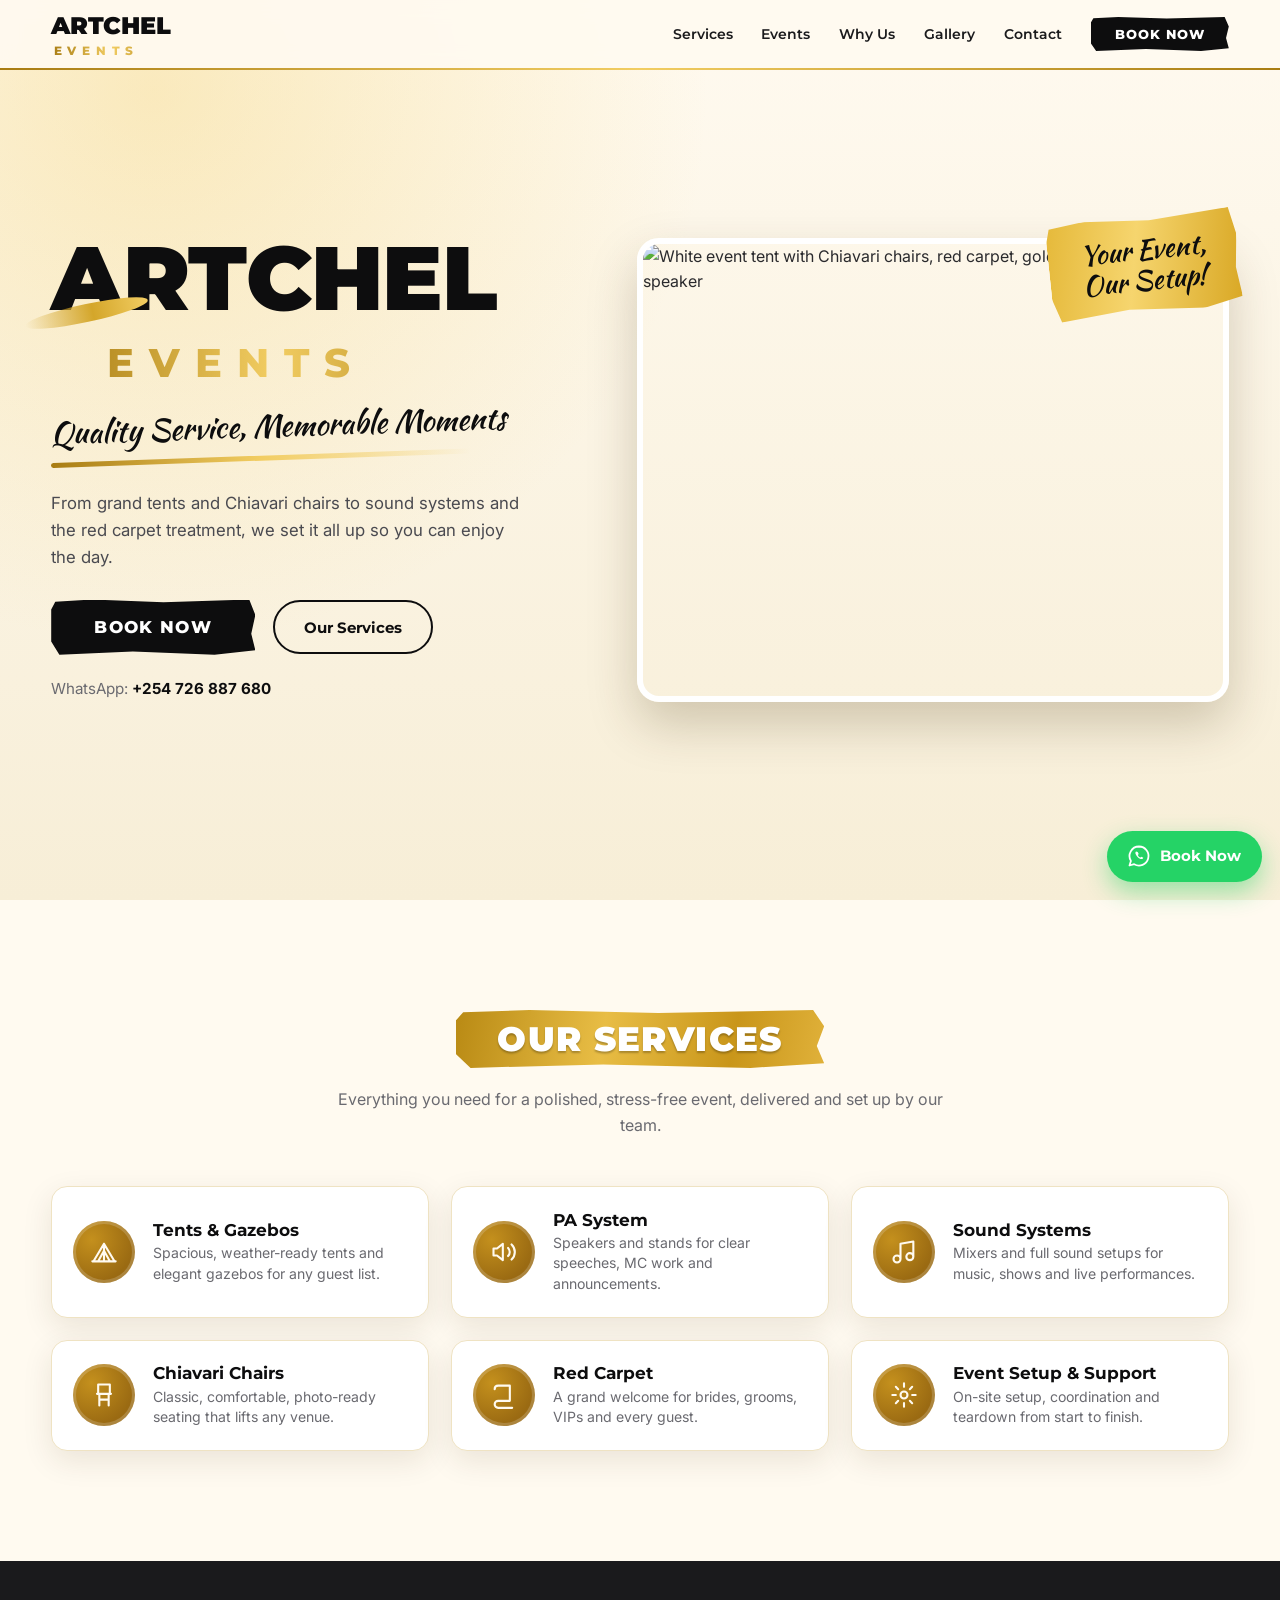
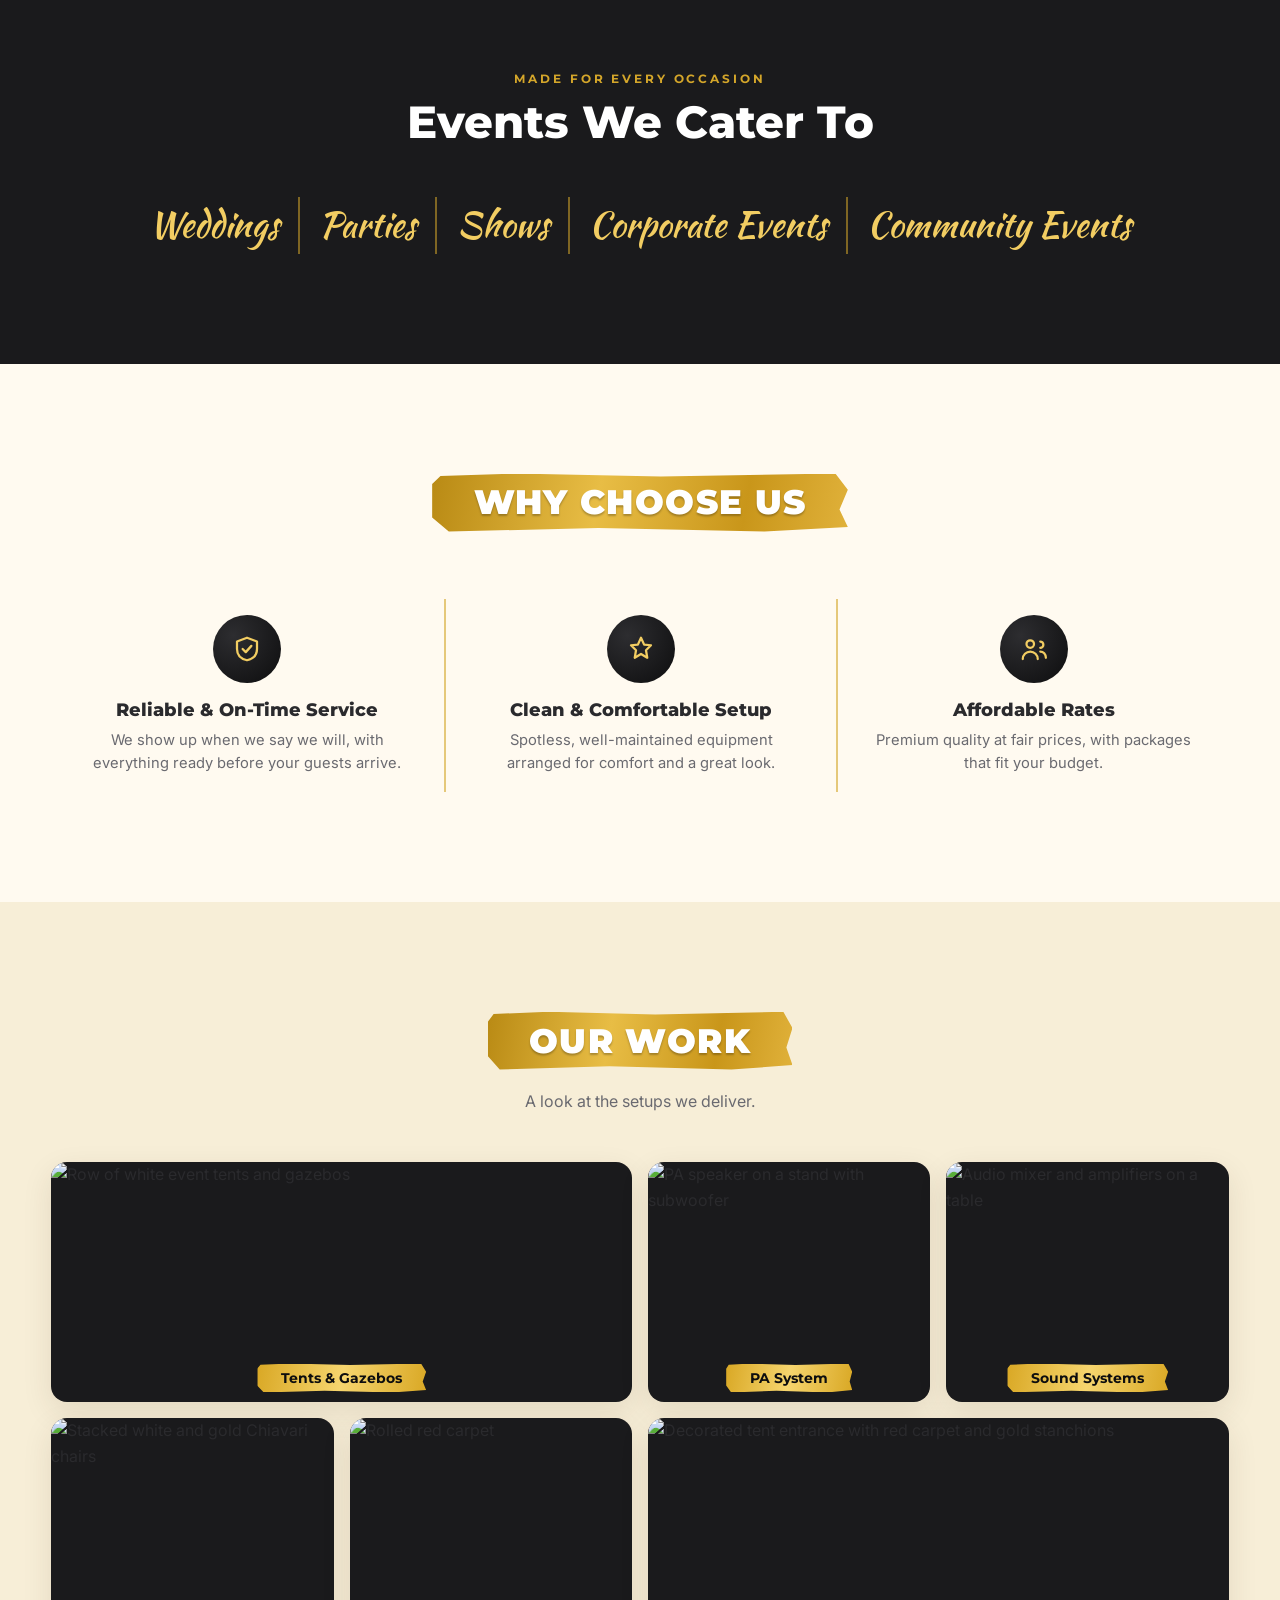
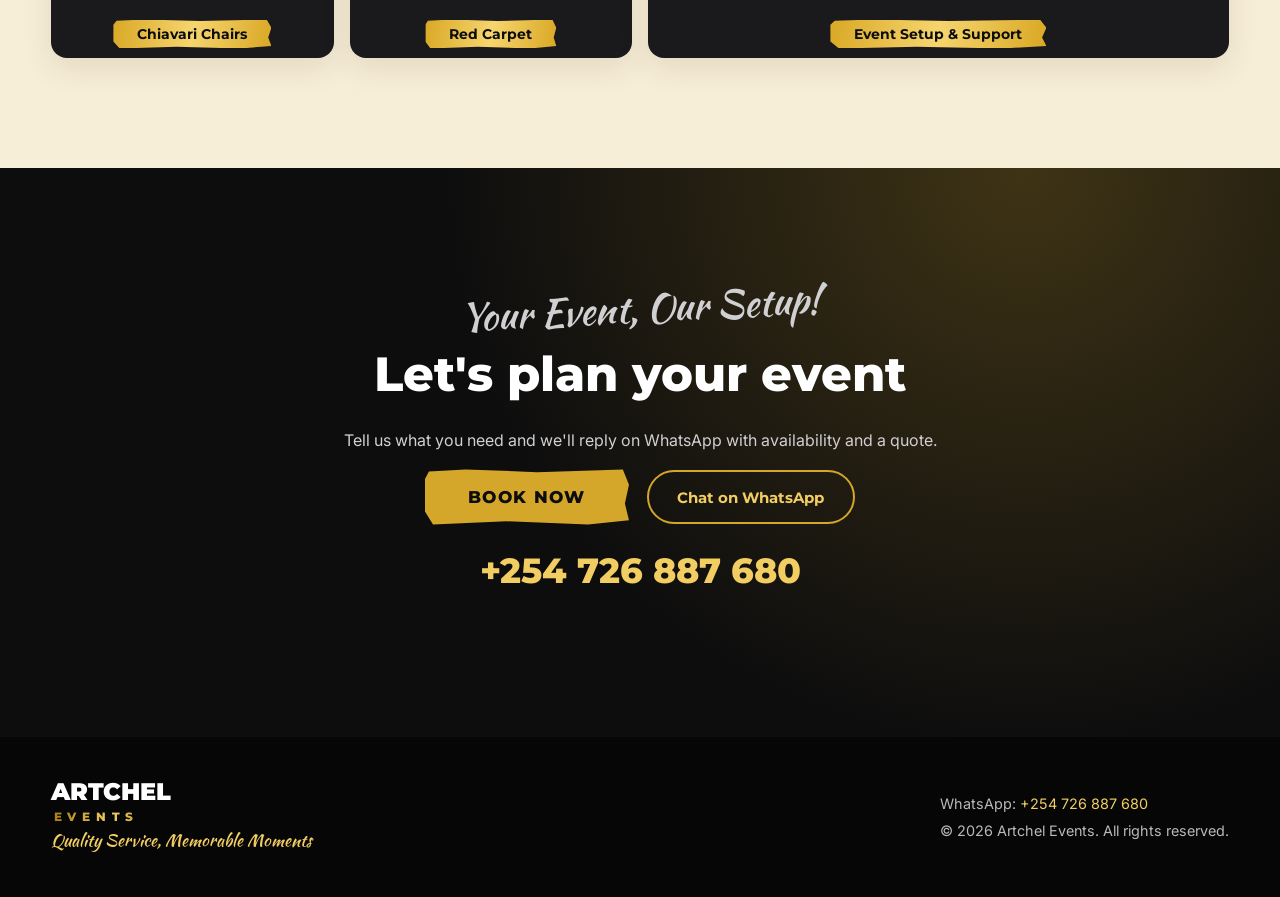
==== index.html @ 6326efd3 "changed html code" ====
<!DOCTYPE html>
<html lang="en">
<head>
  <meta charset="UTF-8" />
  <meta name="viewport" content="width=device-width, initial-scale=1" />
  <title>Artchel Events | Quality Service, Memorable Moments</title>
  <meta name="description" content="Artchel Events: tents &amp; gazebos, PA and sound systems, Chiavari chairs, red carpet and full event setup for weddings, parties, shows, corporate and community events." />
  <meta name="theme-color" content="#fffaf0" />

  <link rel="preconnect" href="https://fonts.googleapis.com" />
  <link rel="preconnect" href="https://fonts.gstatic.com" crossorigin />
  <link href="https://fonts.googleapis.com/css2?family=Inter:wght@400;500;600&family=Kaushan+Script&family=Montserrat:wght@600;700;800;900&display=swap" rel="stylesheet" />
  <link rel="stylesheet" href="styles.css" />
</head>
<body>

  <!-- ================= HEADER ================= -->
  <header class="site-header" id="top">
    <div class="container header-inner">
      <a href="#top" class="logo logo-sm" aria-label="Artchel Events home">
        <span class="logo-main">ARTCHEL</span>
        <span class="logo-sub">EVENTS</span>
      </a>

      <nav class="nav" id="nav" aria-label="Main navigation">
        <a href="#services">Services</a>
        <a href="#events">Events</a>
        <a href="#why-us">Why Us</a>
        <a href="#gallery">Gallery</a>
        <a href="#contact">Contact</a>
        <button class="btn-brush nav-cta" data-open-modal>Book Now</button>
      </nav>

      <button class="hamburger" id="hamburger" aria-label="Toggle menu" aria-expanded="false" aria-controls="nav">
        <span></span><span></span><span></span>
      </button>
    </div>
  </header>

  <main>
    <!-- ================= HERO ================= -->
    <section class="hero">
      <div class="container hero-grid">
        <div class="hero-copy">
          <div class="logo logo-lg" role="img" aria-label="Artchel Events">
            <span class="logo-main">ARTCHEL</span>
            <span class="logo-sub">EVENTS</span>
          </div>
          <p class="script tagline">Quality Service, Memorable Moments</p>
          <span class="gold-line" aria-hidden="true"></span>
          <p class="hero-sub">From grand tents and Chiavari chairs to sound systems and the red carpet treatment, we set it all up so you can enjoy the day.</p>
          <div class="hero-actions">
            <button class="btn-brush btn-brush-lg" data-open-modal>Book Now</button>
            <a href="#services" class="btn-ghost">Our Services</a>
          </div>
          <p class="hero-phone">WhatsApp: <a href="https://wa.me/254726887680">+254 726 887 680</a></p>
        </div>

        <div class="hero-visual">
          <img src="images/hero-tent.jpg" alt="White event tent with Chiavari chairs, red carpet, gold stanchions and a speaker" width="1428" height="1114" />
          <div class="sticker script">Your Event,<br />Our Setup!</div>
        </div>
      </div>
    </section>

    <!-- ================= SERVICES ================= -->
    <section class="section" id="services">
      <div class="container">
        <header class="section-head">
          <h2 class="brush-label">OUR SERVICES</h2>
          <p>Everything you need for a polished, stress-free event, delivered and set up by our team.</p>
        </header>

        <div class="services">
          <article class="service">
            <div class="icon" aria-hidden="true"><svg viewBox="0 0 24 24"><path d="M3 20 12 5l9 15M12 5v15M7 20l5-9 5 9M2 20h20"/></svg></div>
            <div>
              <h3>Tents &amp; Gazebos</h3>
              <p>Spacious, weather-ready tents and elegant gazebos for any guest list.</p>
            </div>
          </article>

          <article class="service">
            <div class="icon" aria-hidden="true"><svg viewBox="0 0 24 24"><path d="M11 5 6 9H3v6h3l5 4V5zM15.5 8.5a5 5 0 0 1 0 7M18.5 5.5a9 9 0 0 1 0 13"/></svg></div>
            <div>
              <h3>PA System</h3>
              <p>Speakers and stands for clear speeches, MC work and announcements.</p>
            </div>
          </article>

          <article class="service">
            <div class="icon" aria-hidden="true"><svg viewBox="0 0 24 24"><path d="M9 18V5l11-2v13M9 18a3 3 0 1 1-6 0 3 3 0 0 1 6 0zM20 16a3 3 0 1 1-6 0 3 3 0 0 1 6 0z"/></svg></div>
            <div>
              <h3>Sound Systems</h3>
              <p>Mixers and full sound setups for music, shows and live performances.</p>
            </div>
          </article>

          <article class="service">
            <div class="icon" aria-hidden="true"><svg viewBox="0 0 24 24"><path d="M7 3h10v8H7zM6 11h12M8 11v10M16 11v10M8 16h8"/></svg></div>
            <div>
              <h3>Chiavari Chairs</h3>
              <p>Classic, comfortable, photo-ready seating that lifts any venue.</p>
            </div>
          </article>

          <article class="service">
            <div class="icon" aria-hidden="true"><svg viewBox="0 0 24 24"><path d="M4 7c0-1.7 1.3-3 3-3h10v13H7a3 3 0 0 0 0 6h12M17 4v13"/></svg></div>
            <div>
              <h3>Red Carpet</h3>
              <p>A grand welcome for brides, grooms, VIPs and every guest.</p>
            </div>
          </article>

          <article class="service">
            <div class="icon" aria-hidden="true"><svg viewBox="0 0 24 24"><path d="M12 15a3 3 0 1 0 0-6 3 3 0 0 0 0 6zM12 2v3M12 19v3M2 12h3M19 12h3M5 5l2 2M17 17l2 2M19 5l-2 2M7 17l-2 2"/></svg></div>
            <div>
              <h3>Event Setup &amp; Support</h3>
              <p>On-site setup, coordination and teardown from start to finish.</p>
            </div>
          </article>
        </div>
      </div>
    </section>

    <!-- ================= EVENT CATEGORIES ================= -->
    <section class="section section-dark" id="events">
      <div class="container">
        <header class="section-head light">
          <p class="kicker">Made for every occasion</p>
          <h2>Events We Cater To</h2>
        </header>

        <ul class="event-list script">
          <li>Weddings</li>
          <li>Parties</li>
          <li>Shows</li>
          <li>Corporate Events</li>
          <li>Community Events</li>
        </ul>
      </div>
    </section>

    <!-- ================= WHY CHOOSE US ================= -->
    <section class="section" id="why-us">
      <div class="container">
        <header class="section-head">
          <h2 class="brush-label">WHY CHOOSE US</h2>
        </header>

        <div class="trust">
          <div class="trust-item">
            <div class="trust-icon" aria-hidden="true"><svg viewBox="0 0 24 24"><path d="M12 3l8 3v6c0 5-3.5 8-8 9-4.5-1-8-4-8-9V6z"/><path d="M8.5 12l2.5 2.5 4.5-5"/></svg></div>
            <h3>Reliable &amp; On-Time Service</h3>
            <p>We show up when we say we will, with everything ready before your guests arrive.</p>
          </div>
          <div class="trust-item">
            <div class="trust-icon" aria-hidden="true"><svg viewBox="0 0 24 24"><path d="M12 3l2.5 5.5L20 9l-4 4 1 6-5-3-5 3 1-6-4-4 5.5-.5z"/></svg></div>
            <h3>Clean &amp; Comfortable Setup</h3>
            <p>Spotless, well-maintained equipment arranged for comfort and a great look.</p>
          </div>
          <div class="trust-item">
            <div class="trust-icon" aria-hidden="true"><svg viewBox="0 0 24 24"><path d="M9 11a3 3 0 1 0 0-6 3 3 0 0 0 0 6zM3 20c0-3.3 2.7-6 6-6s6 2.7 6 6M17 11a2.5 2.5 0 1 0 0-5M17 14c2.5 0 4.5 2.2 4.5 5"/></svg></div>
            <h3>Affordable Rates</h3>
            <p>Premium quality at fair prices, with packages that fit your budget.</p>
          </div>
        </div>
      </div>
    </section>

    <!-- ================= GALLERY ================= -->
    <section class="section section-soft" id="gallery">
      <div class="container">
        <header class="section-head">
          <h2 class="brush-label">OUR WORK</h2>
          <p>A look at the setups we deliver.</p>
        </header>

        <div class="gallery">
          <figure class="g wide"><img src="images/tents.jpg" alt="Row of white event tents and gazebos" loading="lazy" /><figcaption>Tents &amp; Gazebos</figcaption></figure>
          <figure class="g"><img src="images/pa-system.jpg" alt="PA speaker on a stand with subwoofer" loading="lazy" /><figcaption>PA System</figcaption></figure>
          <figure class="g"><img src="images/sound.jpg" alt="Audio mixer and amplifiers on a table" loading="lazy" /><figcaption>Sound Systems</figcaption></figure>
          <figure class="g"><img src="images/chairs.jpg" alt="Stacked white and gold Chiavari chairs" loading="lazy" /><figcaption>Chiavari Chairs</figcaption></figure>
          <figure class="g"><img src="images/red-carpet.jpg" alt="Rolled red carpet" loading="lazy" /><figcaption>Red Carpet</figcaption></figure>
          <figure class="g wide"><img src="images/event-setup.jpg" alt="Decorated tent entrance with red carpet and gold stanchions" loading="lazy" /><figcaption>Event Setup &amp; Support</figcaption></figure>
        </div>
      </div>
    </section>

    <!-- ================= CTA / CONTACT ================= -->
    <section class="section cta" id="contact">
      <div class="container cta-inner">
        <p class="script cta-script">Your Event, Our Setup!</p>
        <h2>Let's plan your event</h2>
        <p>Tell us what you need and we'll reply on WhatsApp with availability and a quote.</p>
        <div class="hero-actions center">
          <button class="btn-brush btn-brush-lg on-dark" data-open-modal>Book Now</button>
          <a class="btn-ghost on-dark" href="https://wa.me/254726887680" target="_blank" rel="noopener">Chat on WhatsApp</a>
        </div>
        <p class="cta-phone"><a href="https://wa.me/254726887680">+254 726 887 680</a></p>
      </div>
    </section>
  </main>

  <!-- ================= FOOTER ================= -->
  <footer class="site-footer">
    <div class="container footer-inner">
      <div>
        <div class="logo logo-sm on-dark">
          <span class="logo-main">ARTCHEL</span>
          <span class="logo-sub">EVENTS</span>
        </div>
        <p class="script footer-tag">Quality Service, Memorable Moments</p>
      </div>
      <div>
        <p>WhatsApp: <a href="https://wa.me/254726887680">+254 726 887 680</a></p>
        <p>&copy; <span id="year"></span> Artchel Events. All rights reserved.</p>
      </div>
    </div>
  </footer>

  <!-- Floating WhatsApp button -->
  <button class="fab" data-open-modal aria-label="Book now via WhatsApp">
    <svg viewBox="0 0 24 24" aria-hidden="true"><path d="M12 2.5a9.5 9.5 0 0 0-8.1 14.4L2.5 21.5l4.7-1.3A9.5 9.5 0 1 0 12 2.5z" fill="none" stroke="#fff" stroke-width="1.8" stroke-linejoin="round"/><path fill="#fff" d="M9 7.5c-.5.5-.8 1.3-.4 2.4.8 2.2 2.8 4.2 5 5 1 .4 1.8.1 2.3-.4l.4-.8-1.9-1-.9.9c-1.2-.4-2.3-1.5-2.7-2.7l.9-.9-1-1.9z"/></svg>
    <span>Book Now</span>
  </button>

  <!-- ================= BOOKING MODAL ================= -->
  <div class="modal" id="modal" role="dialog" aria-modal="true" aria-labelledby="modal-title" hidden>
    <div class="modal-backdrop" data-close-modal></div>
    <div class="modal-panel">
      <button class="modal-close" data-close-modal aria-label="Close form">&times;</button>
      <p class="kicker">Book Now</p>
      <h2 id="modal-title">Event Inquiry</h2>
      <p class="muted-dark">Fill in your details and we'll continue the chat on WhatsApp.</p>

      <form id="booking-form" novalidate>
        <div class="field">
          <label for="name">Your name</label>
          <input type="text" id="name" name="name" placeholder="e.g. Jane Wanjiru" required />
          <span class="error" data-error-for="name"></span>
        </div>

        <div class="field-row">
          <div class="field">
            <label for="eventType">Event type</label>
            <select id="eventType" name="eventType" required>
              <option value="">Select…</option>
              <option>Wedding</option>
              <option>Party</option>
              <option>Show</option>
              <option>Corporate Event</option>
              <option>Community Event</option>
              <option>Other</option>
            </select>
            <span class="error" data-error-for="eventType"></span>
          </div>
          <div class="field">
            <label for="eventDate">Event date</label>
            <input type="date" id="eventDate" name="eventDate" required />
            <span class="error" data-error-for="eventDate"></span>
          </div>
        </div>

        <div class="field">
          <label for="location">Event location <span class="opt">(optional)</span></label>
          <input type="text" id="location" name="location" placeholder="Town / venue" />
        </div>

        <fieldset class="field">
          <legend>Services needed</legend>
          <div class="checks">
            <label><input type="checkbox" name="services" value="Tents & Gazebos" /> Tents &amp; Gazebos</label>
            <label><input type="checkbox" name="services" value="PA System" /> PA System</label>
            <label><input type="checkbox" name="services" value="Sound Systems" /> Sound Systems</label>
            <label><input type="checkbox" name="services" value="Chiavari Chairs" /> Chiavari Chairs</label>
            <label><input type="checkbox" name="services" value="Red Carpet" /> Red Carpet</label>
            <label><input type="checkbox" name="services" value="Event Setup & Support" /> Event Setup &amp; Support</label>
          </div>
          <span class="error" data-error-for="services"></span>
        </fieldset>

        <div class="field">
          <label for="notes">Extra details <span class="opt">(optional)</span></label>
          <textarea id="notes" name="notes" rows="3" placeholder="Guest count, tent size, number of chairs…"></textarea>
        </div>

        <button type="submit" class="btn-brush btn-block">Send via WhatsApp</button>
      </form>
    </div>
  </div>

  <script src="script.js"></script>
</body>
</html>
---- styles.css ----
/* ============ Artchel Events: styles.css ============
   Look matched to the promotional advert: warm cream backgrounds,
   gold brush strokes, bold black type and a script tagline. */
:root {
  --black: #0d0d0e;
  --charcoal: #1a1a1c;
  --gold: #d4a62a;
  --gold-light: #f2cd62;
  --gold-dark: #a87c12;
  --bronze: #9a6a12;          /* icon circles */
  --cream: #fffaf0;
  --cream-2: #f7eed7;
  --white: #ffffff;
  --text: #2a2a2d;
  --muted: #6a6a70;
  --radius: 16px;
  --shadow: 0 10px 30px rgba(60, 40, 0, 0.10);
  --shadow-lg: 0 22px 50px rgba(60, 40, 0, 0.22);
  --font-head: "Montserrat", system-ui, sans-serif;
  --font-script: "Kaushan Script", "Brush Script MT", cursive;
  --font-body: "Inter", system-ui, -apple-system, "Segoe UI", sans-serif;
  --brush: polygon(0 18%, 2% 4%, 20% 0, 55% 5%, 97% 0, 100% 28%, 98% 62%, 100% 92%, 80% 100%, 40% 94%, 4% 100%, 0 76%);
}

*, *::before, *::after { box-sizing: border-box; }
html { scroll-behavior: smooth; scroll-padding-top: 76px; }
body {
  margin: 0; font-family: var(--font-body); color: var(--text);
  background: var(--cream); line-height: 1.6; -webkit-font-smoothing: antialiased;
}
img, svg { max-width: 100%; display: block; }
a { color: inherit; text-decoration: none; }
h1, h2, h3 { font-family: var(--font-head); line-height: 1.2; margin: 0 0 .5em; }
p { margin: 0 0 1em; }
ul { margin: 0; padding: 0; list-style: none; }
.container { width: min(1180px, 92%); margin-inline: auto; }
.script { font-family: var(--font-script); font-weight: 400; }
.muted-dark { color: var(--muted); margin-bottom: 1.25rem; }

/* ---------- Logo (text version of the advert logo) ---------- */
.logo { display: inline-flex; flex-direction: column; line-height: 1; color: var(--black); }
.logo-main { font: 900 1.5rem var(--font-head); letter-spacing: -.01em; }
.logo-sub {
  font: 800 .72rem var(--font-head); letter-spacing: .5em; margin-top: .25rem; padding-left: .2em;
  background: linear-gradient(90deg, var(--gold-dark), var(--gold-light), var(--gold-dark));
  -webkit-background-clip: text; background-clip: text; color: transparent;
}
.logo-lg .logo-main { font-size: clamp(3rem, 9vw, 5.6rem); position: relative; display: inline-block; }
.logo-lg .logo-main::after {
  content: ""; position: absolute; left: -.3em; bottom: .12em; width: 1.4em; height: .2em;
  border-radius: 50%; background: linear-gradient(90deg, transparent, var(--gold) 55%, var(--gold-light));
  transform: rotate(-12deg);
}
.logo-lg .logo-sub { font-size: clamp(1.4rem, 4.2vw, 2.5rem); letter-spacing: .38em; margin-top: .35rem; padding-left: 1.4em; }
.logo.on-dark .logo-main { color: var(--white); }

/* ---------- Buttons ---------- */
/* Black brush-stroke button, as in the advert's "BOOK NOW" */
.btn-brush {
  display: inline-flex; align-items: center; justify-content: center;
  font: 800 .92rem var(--font-head); letter-spacing: .08em; text-transform: uppercase;
  color: var(--white); background: var(--black); border: 0; cursor: pointer;
  padding: .85rem 1.9rem; clip-path: var(--brush);
  transition: transform .2s, color .2s, background .2s;
}
.btn-brush:hover { transform: translateY(-2px) rotate(-1deg); color: var(--gold-light); }
.btn-brush-lg { padding: 1.1rem 2.7rem; font-size: 1.05rem; }
.btn-brush.on-dark { background: var(--gold); color: var(--black); }
.btn-brush.on-dark:hover { background: var(--gold-light); color: var(--black); }
.btn-block { width: 100%; margin-top: .5rem; padding: 1.1rem; font-size: 1rem; }
.btn-ghost {
  display: inline-flex; align-items: center; justify-content: center;
  padding: .95rem 1.8rem; border: 2px solid var(--black); border-radius: 999px;
  font: 700 .95rem var(--font-head); color: var(--black); transition: background .2s, color .2s;
}
.btn-ghost:hover { background: var(--black); color: var(--white); }
.btn-ghost.on-dark { border-color: var(--gold); color: var(--gold-light); }
.btn-ghost.on-dark:hover { background: var(--gold); color: var(--black); }

/* ---------- Header ---------- */
.site-header {
  position: fixed; inset: 0 0 auto 0; z-index: 50;
  background: rgba(255, 250, 240, .93); backdrop-filter: blur(10px);
  border-bottom: 2px solid transparent;
  border-image: linear-gradient(90deg, var(--gold-dark), var(--gold-light), var(--gold-dark)) 1;
}
.header-inner { display: flex; align-items: center; justify-content: space-between; height: 68px; }
.nav { display: flex; align-items: center; gap: 1.8rem; }
.nav a { font: 600 .9rem var(--font-head); color: var(--charcoal); position: relative; }
.nav a:not(.btn-brush)::after {
  content: ""; position: absolute; left: 0; bottom: -6px; height: 3px; width: 0;
  background: var(--gold); border-radius: 3px; transition: width .25s;
}
.nav a:hover::after { width: 100%; }
.nav-cta { padding: .6rem 1.5rem; font-size: .8rem; }

.hamburger { display: none; background: none; border: 0; width: 44px; height: 44px; cursor: pointer; padding: 10px; }
.hamburger span { display: block; height: 3px; background: var(--black); margin: 5px 0; border-radius: 3px; transition: transform .3s, opacity .3s; }
.hamburger.open span:nth-child(1) { transform: translateY(8px) rotate(45deg); }
.hamburger.open span:nth-child(2) { opacity: 0; }
.hamburger.open span:nth-child(3) { transform: translateY(-8px) rotate(-45deg); }

/* ---------- Hero ---------- */
.hero {
  padding: 120px 0 80px; min-height: 100vh; display: flex; align-items: center;
  background:
    radial-gradient(circle at 12% 10%, rgba(242, 205, 98, .35), transparent 40%),
    linear-gradient(180deg, var(--cream) 0%, var(--cream-2) 100%);
}
.hero-grid { display: grid; grid-template-columns: 1fr 1.1fr; gap: 3rem; align-items: center; }
.tagline { font-size: clamp(1.25rem, 3vw, 1.9rem); margin: 1.4rem 0 .3rem; color: var(--black); transform: rotate(-2deg); transform-origin: left; }
.gold-line { display: block; width: min(420px, 85%); height: 5px; margin-bottom: 1.4rem; border-radius: 5px; transform: rotate(-2deg); transform-origin: left; background: linear-gradient(90deg, var(--gold-dark), var(--gold-light), transparent); }
.hero-sub { max-width: 480px; color: #4a4a50; font-size: 1.05rem; margin-bottom: 1.8rem; }
.hero-actions { display: flex; flex-wrap: wrap; gap: 1.1rem; align-items: center; }
.hero-actions.center { justify-content: center; }
.hero-phone { margin-top: 1.4rem; color: var(--muted); font-size: .95rem; }
.hero-phone a { color: var(--black); font-weight: 700; }

.hero-visual { position: relative; }
.hero-visual img {
  width: 100%; height: auto; border-radius: 22px; box-shadow: var(--shadow-lg);
  border: 6px solid var(--white);
}
.sticker {
  position: absolute; top: -22px; right: -10px; transform: rotate(-6deg);
  padding: 1.1rem 2rem; font-size: clamp(1.15rem, 2.6vw, 1.7rem); line-height: 1.15; color: var(--black);
  background: linear-gradient(100deg, #e5b93a, #f6d56e 45%, #d9a825);
  clip-path: var(--brush); box-shadow: var(--shadow);
}

/* ---------- Sections ---------- */
.section { padding: clamp(64px, 9vw, 110px) 0; }
.section-dark { background: var(--charcoal); color: var(--white); }
.section-soft { background: var(--cream-2); }
.section-head { text-align: center; max-width: 640px; margin: 0 auto 3rem; }
.section-head h2 { font-size: clamp(1.9rem, 4.5vw, 2.8rem); font-weight: 800; }
.section-head.light h2 { color: var(--white); }
.section-head p:last-child { color: var(--muted); margin-bottom: 0; }
.kicker { text-transform: uppercase; letter-spacing: .24em; font: 700 .75rem var(--font-head); color: var(--gold); margin-bottom: .6rem; }

/* Gold brush-stroke heading label, like "OUR SERVICES" in the advert */
.brush-label {
  display: inline-block; margin-bottom: 1.2rem !important; padding: .55rem 2.6rem;
  font-weight: 900 !important; letter-spacing: .04em; color: var(--white);
  font-size: clamp(1.4rem, 3.6vw, 2.1rem) !important;
  background: linear-gradient(100deg, #b98a14, #e8bd45 40%, #c9961a 75%, #e0b13a);
  clip-path: var(--brush); text-shadow: 0 2px 2px rgba(0,0,0,.25);
}

/* ---------- Services ---------- */
.services { display: grid; grid-template-columns: repeat(3, 1fr); gap: 1.4rem; }
.service {
  display: flex; align-items: center; gap: 1.1rem; padding: 1.4rem 1.3rem;
  background: var(--white); border-radius: var(--radius); box-shadow: var(--shadow);
  border: 1px solid #efe3c3; transition: transform .3s, box-shadow .3s, border-color .3s;
}
.service:hover { transform: translateY(-6px); box-shadow: var(--shadow-lg); border-color: var(--gold); }
.icon {
  flex: none; width: 62px; height: 62px; border-radius: 50%; display: grid; place-items: center;
  background: radial-gradient(circle at 30% 30%, #c4901d, var(--bronze) 70%);
  box-shadow: inset 0 0 0 3px rgba(255,255,255,.18);
}
.icon svg, .trust-icon svg { width: 28px; height: 28px; fill: none; stroke: var(--cream); stroke-width: 1.8; stroke-linecap: round; stroke-linejoin: round; }
.service h3 { font-size: 1.05rem; font-weight: 700; margin-bottom: .2rem; color: var(--black); }
.service p { margin: 0; font-size: .88rem; color: var(--muted); line-height: 1.45; }

/* ---------- Events ---------- */
.event-list { display: flex; flex-wrap: wrap; justify-content: center; align-items: center; gap: .6rem 0; }
.event-list li { font-size: clamp(1.4rem, 3.6vw, 2.2rem); color: var(--gold-light); padding: 0 1.2rem; transition: color .25s, transform .25s; }
.event-list li + li { border-left: 2px solid rgba(212, 166, 42, .55); }
.event-list li:hover { color: var(--white); transform: rotate(-3deg) scale(1.06); }

/* ---------- Trust badges ---------- */
.trust { display: grid; grid-template-columns: repeat(3, 1fr); }
.trust-item { text-align: center; padding: 1rem 2rem; }
.trust-item + .trust-item { border-left: 2px solid rgba(212, 166, 42, .6); }
.trust-icon {
  width: 68px; height: 68px; margin: 0 auto 1rem; border-radius: 50%; display: grid; place-items: center;
  background: radial-gradient(circle at 30% 30%, #2d2d30, var(--black));
}
.trust-icon svg { stroke: var(--gold-light); width: 30px; height: 30px; }
.trust-item h3 { font-size: 1.1rem; font-weight: 800; }
.trust-item p { color: var(--muted); font-size: .92rem; margin: 0; }

/* ---------- Gallery ---------- */
.gallery { display: grid; grid-template-columns: repeat(4, 1fr); grid-auto-rows: 240px; gap: 1rem; }
.g { position: relative; margin: 0; overflow: hidden; border-radius: var(--radius); box-shadow: var(--shadow); background: var(--charcoal); }
.g.wide { grid-column: span 2; }
.g img { width: 100%; height: 100%; object-fit: cover; transition: transform .5s; }
.g:hover img { transform: scale(1.06); }
.g figcaption {
  position: absolute; left: 50%; bottom: 10px; transform: translateX(-50%); white-space: nowrap;
  padding: .4rem 1.5rem; font: 700 .85rem var(--font-head); color: var(--black);
  background: linear-gradient(100deg, #d9a825, #f6d56e 50%, #d9a825); clip-path: var(--brush);
}

/* ---------- CTA ---------- */
.cta { background: radial-gradient(circle at 80% 0%, rgba(212,166,42,.25), transparent 50%), var(--black); color: var(--white); text-align: center; }
.cta-inner { max-width: 720px; }
.cta-script { font-size: clamp(1.6rem, 4vw, 2.4rem); color: var(--gold-light); transform: rotate(-3deg); margin-bottom: .4rem; }
.cta h2 { font-size: clamp(1.8rem, 4.6vw, 3rem); font-weight: 800; }
.cta p { color: #d0d0d3; }
.cta-phone { margin-top: 1.5rem; font: 800 clamp(1.5rem, 4vw, 2.2rem) var(--font-head); }
.cta-phone a { color: var(--gold-light); }

/* ---------- Footer ---------- */
.site-footer { background: #060607; padding: 2.5rem 0; color: #b9b9bd; font-size: .9rem; }
.footer-inner { display: flex; flex-wrap: wrap; gap: 1.5rem; justify-content: space-between; align-items: center; }
.footer-inner p { margin: .2rem 0; }
.footer-inner a { color: var(--gold-light); }
.footer-tag { margin-top: .7rem; color: var(--gold-light); font-size: 1.05rem; }

/* ---------- Floating button ---------- */
.fab {
  position: fixed; right: 18px; bottom: 18px; z-index: 40; display: flex; align-items: center; gap: .55rem;
  background: #25d366; color: #fff; border: 0; border-radius: 999px; padding: .85rem 1.3rem;
  font: 700 .92rem var(--font-head); cursor: pointer; box-shadow: 0 10px 25px rgba(37,211,102,.45);
  animation: pulse 2.4s infinite;
}
.fab svg { width: 24px; height: 24px; }
@keyframes pulse { 0%,100% { box-shadow: 0 10px 25px rgba(37,211,102,.45); } 50% { box-shadow: 0 10px 35px rgba(37,211,102,.8); } }

/* ---------- Modal ---------- */
.modal { position: fixed; inset: 0; z-index: 100; display: grid; place-items: center; padding: 1rem; }
.modal[hidden] { display: none; }
.modal-backdrop { position: absolute; inset: 0; background: rgba(0,0,0,.65); backdrop-filter: blur(3px); }
.modal-panel {
  position: relative; width: min(580px, 100%); max-height: 92vh; overflow-y: auto;
  background: var(--cream); border-radius: 18px; padding: 2rem 1.75rem;
  border-top: 6px solid var(--gold); box-shadow: var(--shadow-lg); animation: pop .25s ease-out;
}
@keyframes pop { from { opacity: 0; transform: translateY(20px) scale(.97); } to { opacity: 1; transform: none; } }
.modal-panel h2 { font-size: 1.7rem; font-weight: 800; margin-bottom: .3rem; }
.modal-close { position: absolute; top: 10px; right: 14px; background: none; border: 0; font-size: 2rem; line-height: 1; cursor: pointer; color: var(--muted); }
.modal-close:hover { color: var(--black); }

.field { margin-bottom: 1rem; border: 0; padding: 0; min-width: 0; }
.field-row { display: grid; grid-template-columns: 1fr 1fr; gap: 1rem; }
label, legend { display: block; font: 700 .82rem var(--font-head); margin-bottom: .35rem; color: var(--charcoal); padding: 0; }
.opt { font-weight: 400; color: var(--muted); }
input[type="text"], input[type="date"], select, textarea {
  width: 100%; padding: .75rem .9rem; font: 400 .95rem var(--font-body);
  border: 1.5px solid #dccfa8; border-radius: 10px; background: #fff; color: var(--text);
  transition: border-color .2s, box-shadow .2s;
}
input:focus, select:focus, textarea:focus { outline: none; border-color: var(--gold); box-shadow: 0 0 0 3px rgba(212,166,42,.28); }
.checks { display: grid; grid-template-columns: 1fr 1fr; gap: .55rem .75rem; }
.checks label { display: flex; align-items: center; gap: .5rem; font: 400 .9rem var(--font-body); margin: 0; cursor: pointer; }
.checks input { accent-color: var(--gold-dark); width: 17px; height: 17px; }
.error { display: block; min-height: 1em; margin-top: .25rem; font-size: .78rem; color: #c0392b; }
.invalid { border-color: #c0392b !important; }

/* ---------- Responsive ---------- */
@media (max-width: 1000px) {
  .services { grid-template-columns: repeat(2, 1fr); }
  .gallery { grid-template-columns: repeat(2, 1fr); }
}
@media (max-width: 860px) {
  .hamburger { display: block; }
  .nav {
    position: absolute; top: 68px; left: 0; right: 0; flex-direction: column; align-items: stretch; gap: 0;
    background: var(--cream); border-bottom: 2px solid var(--gold);
    max-height: 0; overflow: hidden; transition: max-height .35s ease;
  }
  .nav.open { max-height: 440px; }
  .nav a:not(.btn-brush) { padding: 1rem 5%; border-top: 1px solid rgba(0,0,0,.06); }
  .nav a:not(.btn-brush)::after { display: none; }
  .nav-cta { margin: 1rem 5% 1.25rem; padding: .95rem; }

  .hero { padding-top: 100px; min-height: auto; }
  .hero-grid { grid-template-columns: 1fr; gap: 2.5rem; }
  .sticker { right: 4px; top: -18px; }
  .trust { grid-template-columns: 1fr; gap: 1.5rem; }
  .trust-item + .trust-item { border-left: 0; border-top: 2px solid rgba(212,166,42,.6); padding-top: 1.75rem; }
}
@media (max-width: 600px) {
  .services { grid-template-columns: 1fr; }
  .field-row, .checks { grid-template-columns: 1fr; }
  .gallery { grid-template-columns: 1fr 1fr; grid-auto-rows: 170px; gap: .7rem; }
  .g figcaption { font-size: .72rem; padding: .3rem 1rem; bottom: 6px; }
  .event-list li { padding: 0 .8rem; }
  .fab span { display: none; }
  .fab { padding: .9rem; }
  .footer-inner { flex-direction: column; text-align: center; }
}
@media (prefers-reduced-motion: reduce) {
  html { scroll-behavior: auto; }
  * { animation: none !important; transition: none !important; }
}
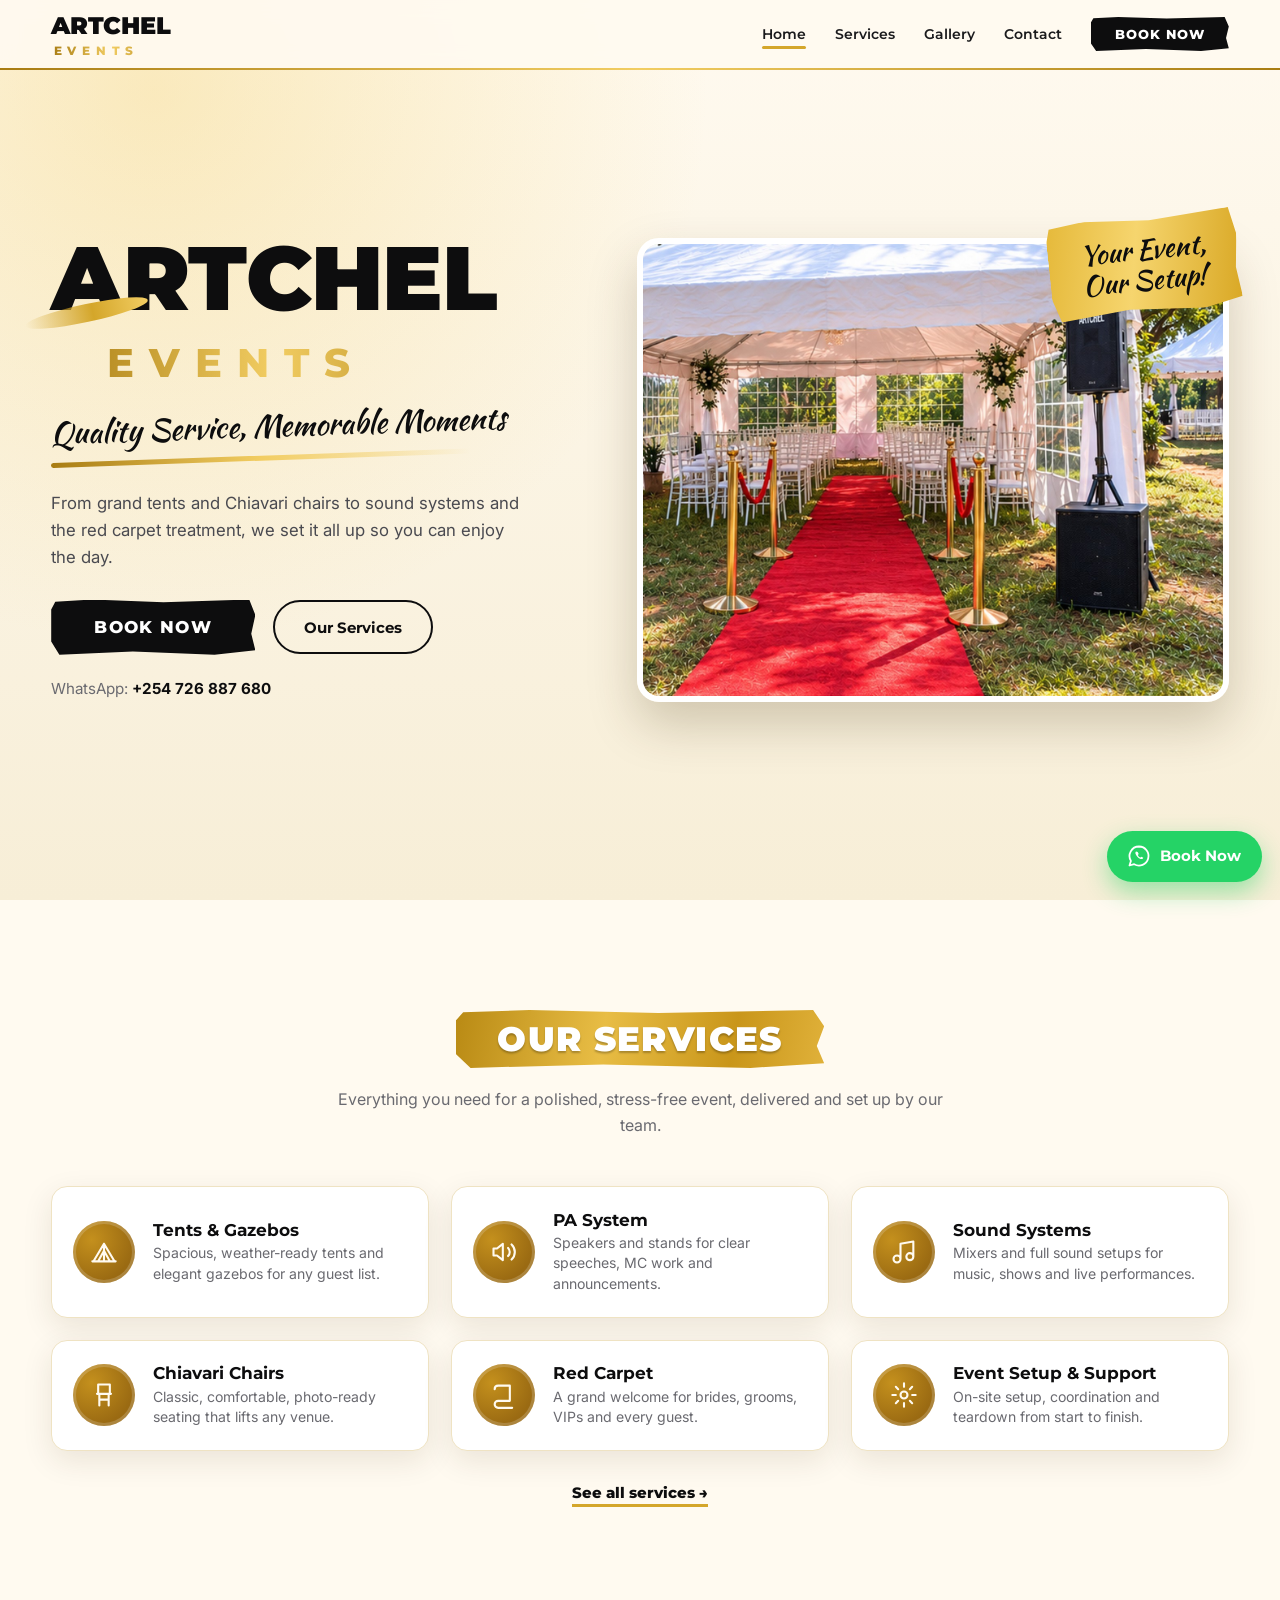
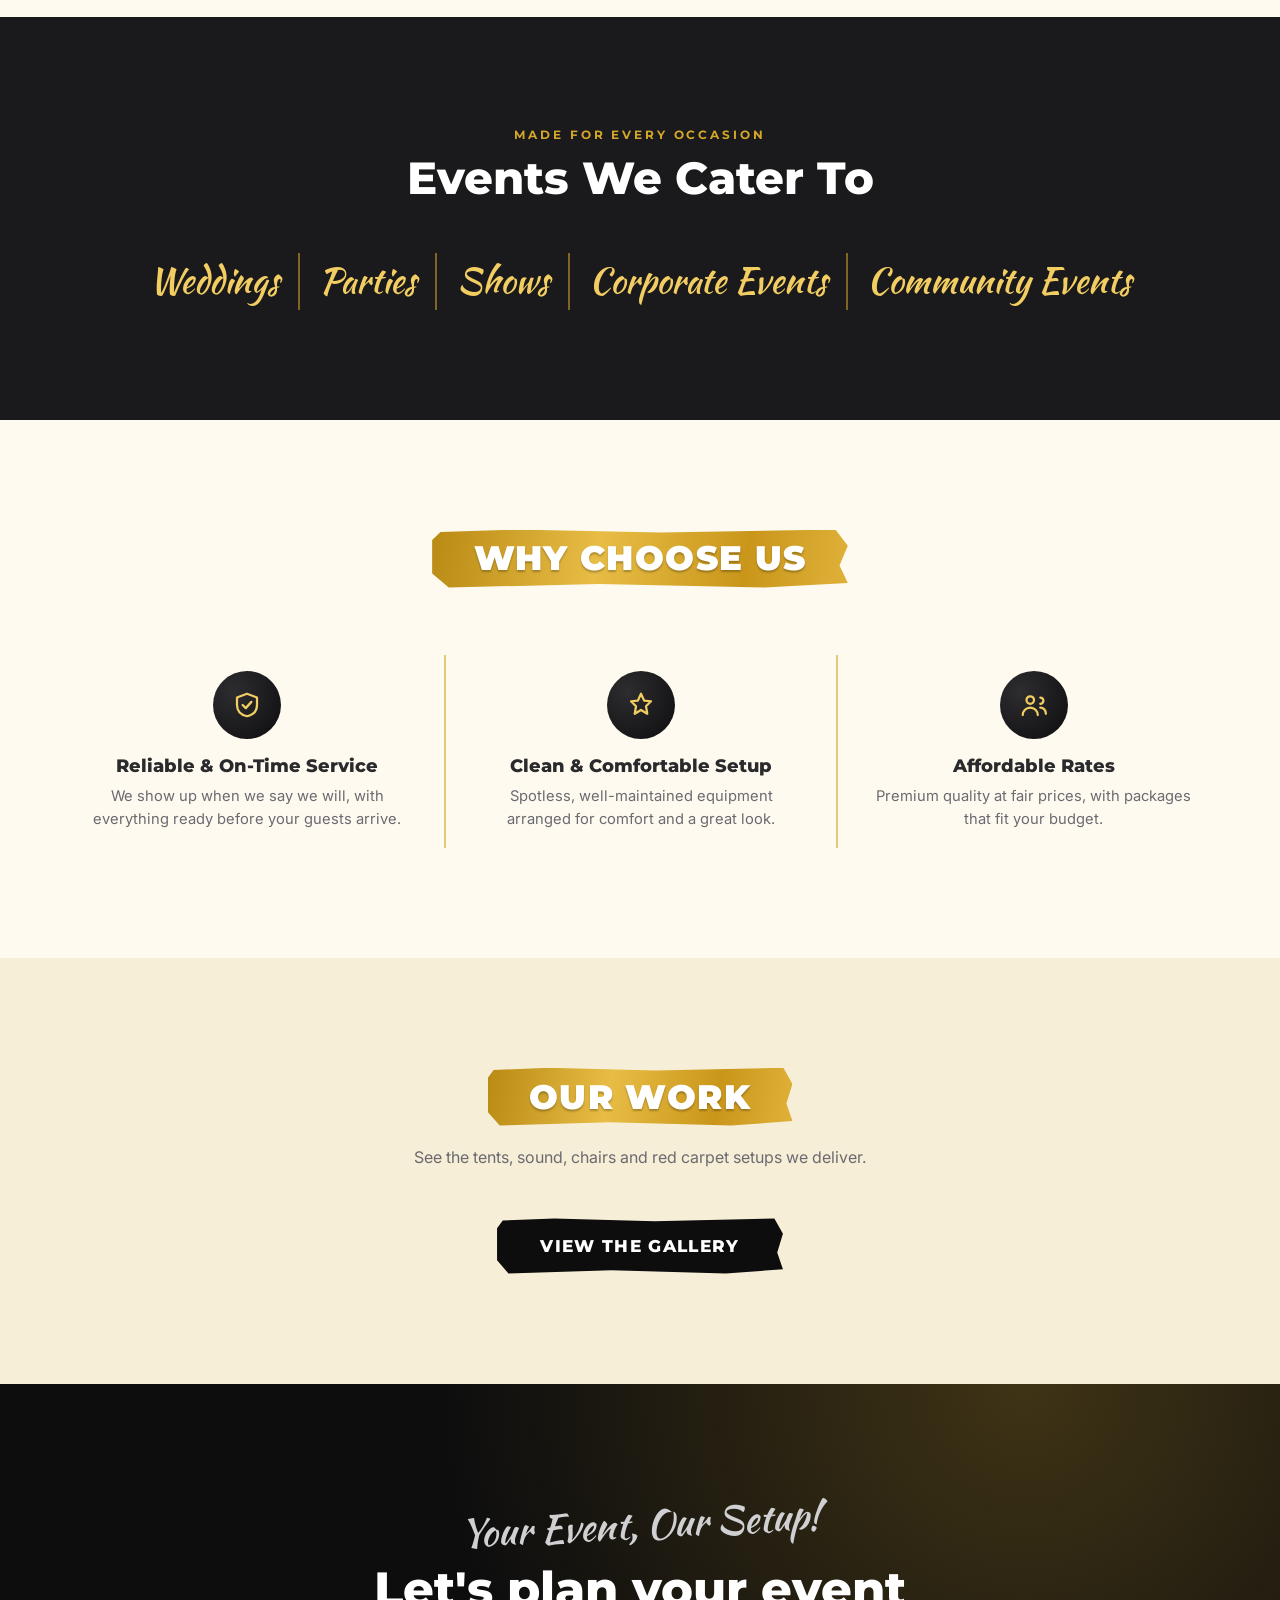
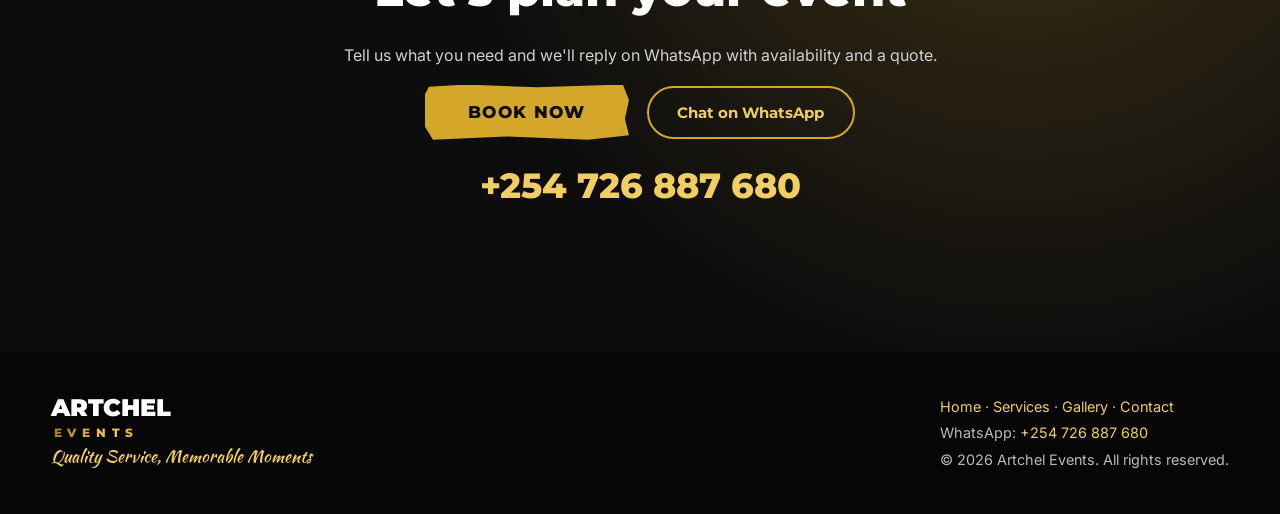
==== commit 5cd517b7: "updated everything" ====
--- a/index.html
+++ b/index.html
@@ -4,9 +4,8 @@
   <meta charset="UTF-8" />
   <meta name="viewport" content="width=device-width, initial-scale=1" />
   <title>Artchel Events | Quality Service, Memorable Moments</title>
-  <meta name="description" content="Artchel Events: tents &amp; gazebos, PA and sound systems, Chiavari chairs, red carpet and full event setup for weddings, parties, shows, corporate and community events." />
+  <meta name="description" content="Artchel Events: tents, gazebos, PA and sound systems, Chiavari chairs, red carpet and full event setup for weddings, parties, shows, corporate and community events." />
   <meta name="theme-color" content="#fffaf0" />
-
   <link rel="preconnect" href="https://fonts.googleapis.com" />
   <link rel="preconnect" href="https://fonts.gstatic.com" crossorigin />
   <link href="https://fonts.googleapis.com/css2?family=Inter:wght@400;500;600&family=Kaushan+Script&family=Montserrat:wght@600;700;800;900&display=swap" rel="stylesheet" />
@@ -14,23 +13,19 @@
 </head>
 <body>
 
-  <!-- ================= HEADER ================= -->
   <header class="site-header" id="top">
     <div class="container header-inner">
-      <a href="#top" class="logo logo-sm" aria-label="Artchel Events home">
+      <a href="index.html" class="logo logo-sm" aria-label="Artchel Events home">
         <span class="logo-main">ARTCHEL</span>
         <span class="logo-sub">EVENTS</span>
       </a>
-
       <nav class="nav" id="nav" aria-label="Main navigation">
-        <a href="#services">Services</a>
-        <a href="#events">Events</a>
-        <a href="#why-us">Why Us</a>
-        <a href="#gallery">Gallery</a>
-        <a href="#contact">Contact</a>
+        <a href="index.html" class="active">Home</a>
+        <a href="services.html">Services</a>
+        <a href="gallery.html">Gallery</a>
+        <a href="contact.html">Contact</a>
         <button class="btn-brush nav-cta" data-open-modal>Book Now</button>
       </nav>
-
       <button class="hamburger" id="hamburger" aria-label="Toggle menu" aria-expanded="false" aria-controls="nav">
         <span></span><span></span><span></span>
       </button>
@@ -38,7 +33,6 @@
   </header>
 
   <main>
-    <!-- ================= HERO ================= -->
     <section class="hero">
       <div class="container hero-grid">
         <div class="hero-copy">
@@ -51,103 +45,68 @@
           <p class="hero-sub">From grand tents and Chiavari chairs to sound systems and the red carpet treatment, we set it all up so you can enjoy the day.</p>
           <div class="hero-actions">
             <button class="btn-brush btn-brush-lg" data-open-modal>Book Now</button>
-            <a href="#services" class="btn-ghost">Our Services</a>
+            <a href="services.html" class="btn-ghost">Our Services</a>
           </div>
           <p class="hero-phone">WhatsApp: <a href="https://wa.me/254726887680">+254 726 887 680</a></p>
         </div>
-
         <div class="hero-visual">
-          <img src="images/hero-tent.jpg" alt="White event tent with Chiavari chairs, red carpet, gold stanchions and a speaker" width="1428" height="1114" />
+          <img src="hero-tent.jpg" alt="White event tent with Chiavari chairs, red carpet, gold stanchions and a speaker" width="1428" height="1114" />
           <div class="sticker script">Your Event,<br />Our Setup!</div>
         </div>
       </div>
     </section>
 
-    <!-- ================= SERVICES ================= -->
     <section class="section" id="services">
       <div class="container">
         <header class="section-head">
           <h2 class="brush-label">OUR SERVICES</h2>
           <p>Everything you need for a polished, stress-free event, delivered and set up by our team.</p>
         </header>
-
         <div class="services">
           <article class="service">
             <div class="icon" aria-hidden="true"><svg viewBox="0 0 24 24"><path d="M3 20 12 5l9 15M12 5v15M7 20l5-9 5 9M2 20h20"/></svg></div>
-            <div>
-              <h3>Tents &amp; Gazebos</h3>
-              <p>Spacious, weather-ready tents and elegant gazebos for any guest list.</p>
-            </div>
-          </article>
-
+            <div><h3>Tents &amp; Gazebos</h3><p>Spacious, weather-ready tents and elegant gazebos for any guest list.</p></div>
+          </article>
           <article class="service">
             <div class="icon" aria-hidden="true"><svg viewBox="0 0 24 24"><path d="M11 5 6 9H3v6h3l5 4V5zM15.5 8.5a5 5 0 0 1 0 7M18.5 5.5a9 9 0 0 1 0 13"/></svg></div>
-            <div>
-              <h3>PA System</h3>
-              <p>Speakers and stands for clear speeches, MC work and announcements.</p>
-            </div>
-          </article>
-
+            <div><h3>PA System</h3><p>Speakers and stands for clear speeches, MC work and announcements.</p></div>
+          </article>
           <article class="service">
             <div class="icon" aria-hidden="true"><svg viewBox="0 0 24 24"><path d="M9 18V5l11-2v13M9 18a3 3 0 1 1-6 0 3 3 0 0 1 6 0zM20 16a3 3 0 1 1-6 0 3 3 0 0 1 6 0z"/></svg></div>
-            <div>
-              <h3>Sound Systems</h3>
-              <p>Mixers and full sound setups for music, shows and live performances.</p>
-            </div>
-          </article>
-
+            <div><h3>Sound Systems</h3><p>Mixers and full sound setups for music, shows and live performances.</p></div>
+          </article>
           <article class="service">
             <div class="icon" aria-hidden="true"><svg viewBox="0 0 24 24"><path d="M7 3h10v8H7zM6 11h12M8 11v10M16 11v10M8 16h8"/></svg></div>
-            <div>
-              <h3>Chiavari Chairs</h3>
-              <p>Classic, comfortable, photo-ready seating that lifts any venue.</p>
-            </div>
-          </article>
-
+            <div><h3>Chiavari Chairs</h3><p>Classic, comfortable, photo-ready seating that lifts any venue.</p></div>
+          </article>
           <article class="service">
             <div class="icon" aria-hidden="true"><svg viewBox="0 0 24 24"><path d="M4 7c0-1.7 1.3-3 3-3h10v13H7a3 3 0 0 0 0 6h12M17 4v13"/></svg></div>
-            <div>
-              <h3>Red Carpet</h3>
-              <p>A grand welcome for brides, grooms, VIPs and every guest.</p>
-            </div>
-          </article>
-
+            <div><h3>Red Carpet</h3><p>A grand welcome for brides, grooms, VIPs and every guest.</p></div>
+          </article>
           <article class="service">
             <div class="icon" aria-hidden="true"><svg viewBox="0 0 24 24"><path d="M12 15a3 3 0 1 0 0-6 3 3 0 0 0 0 6zM12 2v3M12 19v3M2 12h3M19 12h3M5 5l2 2M17 17l2 2M19 5l-2 2M7 17l-2 2"/></svg></div>
-            <div>
-              <h3>Event Setup &amp; Support</h3>
-              <p>On-site setup, coordination and teardown from start to finish.</p>
-            </div>
-          </article>
-        </div>
-      </div>
-    </section>
-
-    <!-- ================= EVENT CATEGORIES ================= -->
+            <div><h3>Event Setup &amp; Support</h3><p>On-site setup, coordination and teardown from start to finish.</p></div>
+          </article>
+        </div>
+        <div class="center-row"><a class="link-more" href="services.html">See all services &rarr;</a></div>
+      </div>
+    </section>
+
     <section class="section section-dark" id="events">
       <div class="container">
         <header class="section-head light">
           <p class="kicker">Made for every occasion</p>
           <h2>Events We Cater To</h2>
         </header>
-
         <ul class="event-list script">
-          <li>Weddings</li>
-          <li>Parties</li>
-          <li>Shows</li>
-          <li>Corporate Events</li>
-          <li>Community Events</li>
+          <li>Weddings</li><li>Parties</li><li>Shows</li><li>Corporate Events</li><li>Community Events</li>
         </ul>
       </div>
     </section>
 
-    <!-- ================= WHY CHOOSE US ================= -->
     <section class="section" id="why-us">
       <div class="container">
-        <header class="section-head">
-          <h2 class="brush-label">WHY CHOOSE US</h2>
-        </header>
-
+        <header class="section-head"><h2 class="brush-label">WHY CHOOSE US</h2></header>
         <div class="trust">
           <div class="trust-item">
             <div class="trust-icon" aria-hidden="true"><svg viewBox="0 0 24 24"><path d="M12 3l8 3v6c0 5-3.5 8-8 9-4.5-1-8-4-8-9V6z"/><path d="M8.5 12l2.5 2.5 4.5-5"/></svg></div>
@@ -168,27 +127,14 @@
       </div>
     </section>
 
-    <!-- ================= GALLERY ================= -->
-    <section class="section section-soft" id="gallery">
-      <div class="container">
-        <header class="section-head">
-          <h2 class="brush-label">OUR WORK</h2>
-          <p>A look at the setups we deliver.</p>
-        </header>
-
-        <div class="gallery">
-          <figure class="g wide"><img src="images/tents.jpg" alt="Row of white event tents and gazebos" loading="lazy" /><figcaption>Tents &amp; Gazebos</figcaption></figure>
-          <figure class="g"><img src="images/pa-system.jpg" alt="PA speaker on a stand with subwoofer" loading="lazy" /><figcaption>PA System</figcaption></figure>
-          <figure class="g"><img src="images/sound.jpg" alt="Audio mixer and amplifiers on a table" loading="lazy" /><figcaption>Sound Systems</figcaption></figure>
-          <figure class="g"><img src="images/chairs.jpg" alt="Stacked white and gold Chiavari chairs" loading="lazy" /><figcaption>Chiavari Chairs</figcaption></figure>
-          <figure class="g"><img src="images/red-carpet.jpg" alt="Rolled red carpet" loading="lazy" /><figcaption>Red Carpet</figcaption></figure>
-          <figure class="g wide"><img src="images/event-setup.jpg" alt="Decorated tent entrance with red carpet and gold stanchions" loading="lazy" /><figcaption>Event Setup &amp; Support</figcaption></figure>
-        </div>
-      </div>
-    </section>
-
-    <!-- ================= CTA / CONTACT ================= -->
-    <section class="section cta" id="contact">
+    <section class="section section-soft">
+      <div class="container center-row">
+        <header class="section-head"><h2 class="brush-label">OUR WORK</h2><p>See the tents, sound, chairs and red carpet setups we deliver.</p></header>
+        <a class="btn-brush btn-brush-lg" href="gallery.html">View the gallery</a>
+      </div>
+    </section>
+
+    <section class="section cta" id="cta">
       <div class="container cta-inner">
         <p class="script cta-script">Your Event, Our Setup!</p>
         <h2>Let's plan your event</h2>
@@ -200,9 +146,9 @@
         <p class="cta-phone"><a href="https://wa.me/254726887680">+254 726 887 680</a></p>
       </div>
     </section>
+
   </main>
 
-  <!-- ================= FOOTER ================= -->
   <footer class="site-footer">
     <div class="container footer-inner">
       <div>
@@ -213,19 +159,18 @@
         <p class="script footer-tag">Quality Service, Memorable Moments</p>
       </div>
       <div>
+        <p><a href="index.html">Home</a> &middot; <a href="services.html">Services</a> &middot; <a href="gallery.html">Gallery</a> &middot; <a href="contact.html">Contact</a></p>
         <p>WhatsApp: <a href="https://wa.me/254726887680">+254 726 887 680</a></p>
         <p>&copy; <span id="year"></span> Artchel Events. All rights reserved.</p>
       </div>
     </div>
   </footer>
 
-  <!-- Floating WhatsApp button -->
   <button class="fab" data-open-modal aria-label="Book now via WhatsApp">
     <svg viewBox="0 0 24 24" aria-hidden="true"><path d="M12 2.5a9.5 9.5 0 0 0-8.1 14.4L2.5 21.5l4.7-1.3A9.5 9.5 0 1 0 12 2.5z" fill="none" stroke="#fff" stroke-width="1.8" stroke-linejoin="round"/><path fill="#fff" d="M9 7.5c-.5.5-.8 1.3-.4 2.4.8 2.2 2.8 4.2 5 5 1 .4 1.8.1 2.3-.4l.4-.8-1.9-1-.9.9c-1.2-.4-2.3-1.5-2.7-2.7l.9-.9-1-1.9z"/></svg>
     <span>Book Now</span>
   </button>
 
-  <!-- ================= BOOKING MODAL ================= -->
   <div class="modal" id="modal" role="dialog" aria-modal="true" aria-labelledby="modal-title" hidden>
     <div class="modal-backdrop" data-close-modal></div>
     <div class="modal-panel">
@@ -233,25 +178,19 @@
       <p class="kicker">Book Now</p>
       <h2 id="modal-title">Event Inquiry</h2>
       <p class="muted-dark">Fill in your details and we'll continue the chat on WhatsApp.</p>
-
       <form id="booking-form" novalidate>
         <div class="field">
           <label for="name">Your name</label>
           <input type="text" id="name" name="name" placeholder="e.g. Jane Wanjiru" required />
           <span class="error" data-error-for="name"></span>
         </div>
-
         <div class="field-row">
           <div class="field">
             <label for="eventType">Event type</label>
             <select id="eventType" name="eventType" required>
               <option value="">Select…</option>
-              <option>Wedding</option>
-              <option>Party</option>
-              <option>Show</option>
-              <option>Corporate Event</option>
-              <option>Community Event</option>
-              <option>Other</option>
+              <option>Wedding</option><option>Party</option><option>Show</option>
+              <option>Corporate Event</option><option>Community Event</option><option>Other</option>
             </select>
             <span class="error" data-error-for="eventType"></span>
           </div>
@@ -261,12 +200,10 @@
             <span class="error" data-error-for="eventDate"></span>
           </div>
         </div>
-
         <div class="field">
           <label for="location">Event location <span class="opt">(optional)</span></label>
           <input type="text" id="location" name="location" placeholder="Town / venue" />
         </div>
-
         <fieldset class="field">
           <legend>Services needed</legend>
           <div class="checks">
@@ -279,12 +216,10 @@
           </div>
           <span class="error" data-error-for="services"></span>
         </fieldset>
-
         <div class="field">
           <label for="notes">Extra details <span class="opt">(optional)</span></label>
           <textarea id="notes" name="notes" rows="3" placeholder="Guest count, tent size, number of chairs…"></textarea>
         </div>
-
         <button type="submit" class="btn-brush btn-block">Send via WhatsApp</button>
       </form>
     </div>
@@ -292,4 +227,4 @@
 
   <script src="script.js"></script>
 </body>
-</html>+</html>
--- a/styles.css
+++ b/styles.css
@@ -286,4 +286,41 @@
 @media (prefers-reduced-motion: reduce) {
   html { scroll-behavior: auto; }
   * { animation: none !important; transition: none !important; }
-}+}
+
+/* ---------- Multi-page additions ---------- */
+.nav a.active::after { width: 100%; }
+.page-hero {
+  padding: 130px 0 56px; text-align: center;
+  background: radial-gradient(circle at 15% 0%, rgba(242,205,98,.35), transparent 45%), linear-gradient(180deg, var(--cream), var(--cream-2));
+}
+.page-hero h1 { margin: 0 0 1rem; }
+.page-hero .script { font-size: clamp(1.15rem, 2.6vw, 1.6rem); color: var(--black); margin: 0; }
+.link-more { display: inline-block; margin-top: 2rem; font: 800 .95rem var(--font-head); color: var(--black); border-bottom: 3px solid var(--gold); padding-bottom: 2px; }
+.link-more:hover { color: var(--gold-dark); }
+.center-row { text-align: center; }
+
+.svc-grid { display: grid; grid-template-columns: repeat(3, 1fr); gap: 1.5rem; }
+.svc-card { background: var(--white); border-radius: var(--radius); overflow: hidden; box-shadow: var(--shadow); border: 1px solid #efe3c3; display: flex; flex-direction: column; transition: transform .3s, box-shadow .3s; }
+.svc-card:hover { transform: translateY(-6px); box-shadow: var(--shadow-lg); }
+.svc-card img { width: 100%; height: 200px; object-fit: cover; }
+.svc-body { padding: 1.3rem; display: flex; flex-direction: column; gap: .7rem; flex: 1; }
+.svc-head { display: flex; align-items: center; gap: .9rem; }
+.svc-head .icon { width: 52px; height: 52px; }
+.svc-head h3 { margin: 0; font-size: 1.1rem; font-weight: 800; color: var(--black); }
+.svc-body p { margin: 0; color: var(--muted); font-size: .92rem; flex: 1; }
+.svc-body .btn-ghost { align-self: flex-start; padding: .55rem 1.3rem; font-size: .85rem; }
+
+.contact-grid { display: grid; grid-template-columns: repeat(3, 1fr); gap: 1.5rem; }
+.contact-card { background: var(--white); border-radius: var(--radius); padding: 2rem 1.6rem; box-shadow: var(--shadow); border: 1px solid #efe3c3; text-align: center; }
+.contact-card .icon { margin: 0 auto 1rem; }
+.contact-card h3 { font-weight: 800; font-size: 1.15rem; }
+.contact-card p { color: var(--muted); font-size: .94rem; }
+.contact-card .big { font: 800 1.35rem var(--font-head); color: var(--black); display: block; margin-bottom: 1rem; }
+.checklist { text-align: left; display: inline-block; margin: 0 auto; }
+.checklist li { padding-left: 1.5rem; position: relative; margin-bottom: .4rem; font-size: .94rem; color: var(--text); }
+.checklist li::before { content: ""; position: absolute; left: 0; top: .5em; width: .6rem; height: .6rem; border-radius: 50%; background: var(--gold); }
+
+@media (max-width: 1000px) { .svc-grid, .contact-grid { grid-template-columns: repeat(2, 1fr); } }
+@media (max-width: 860px) { .page-hero { padding-top: 105px; } }
+@media (max-width: 600px) { .svc-grid, .contact-grid { grid-template-columns: 1fr; } }
